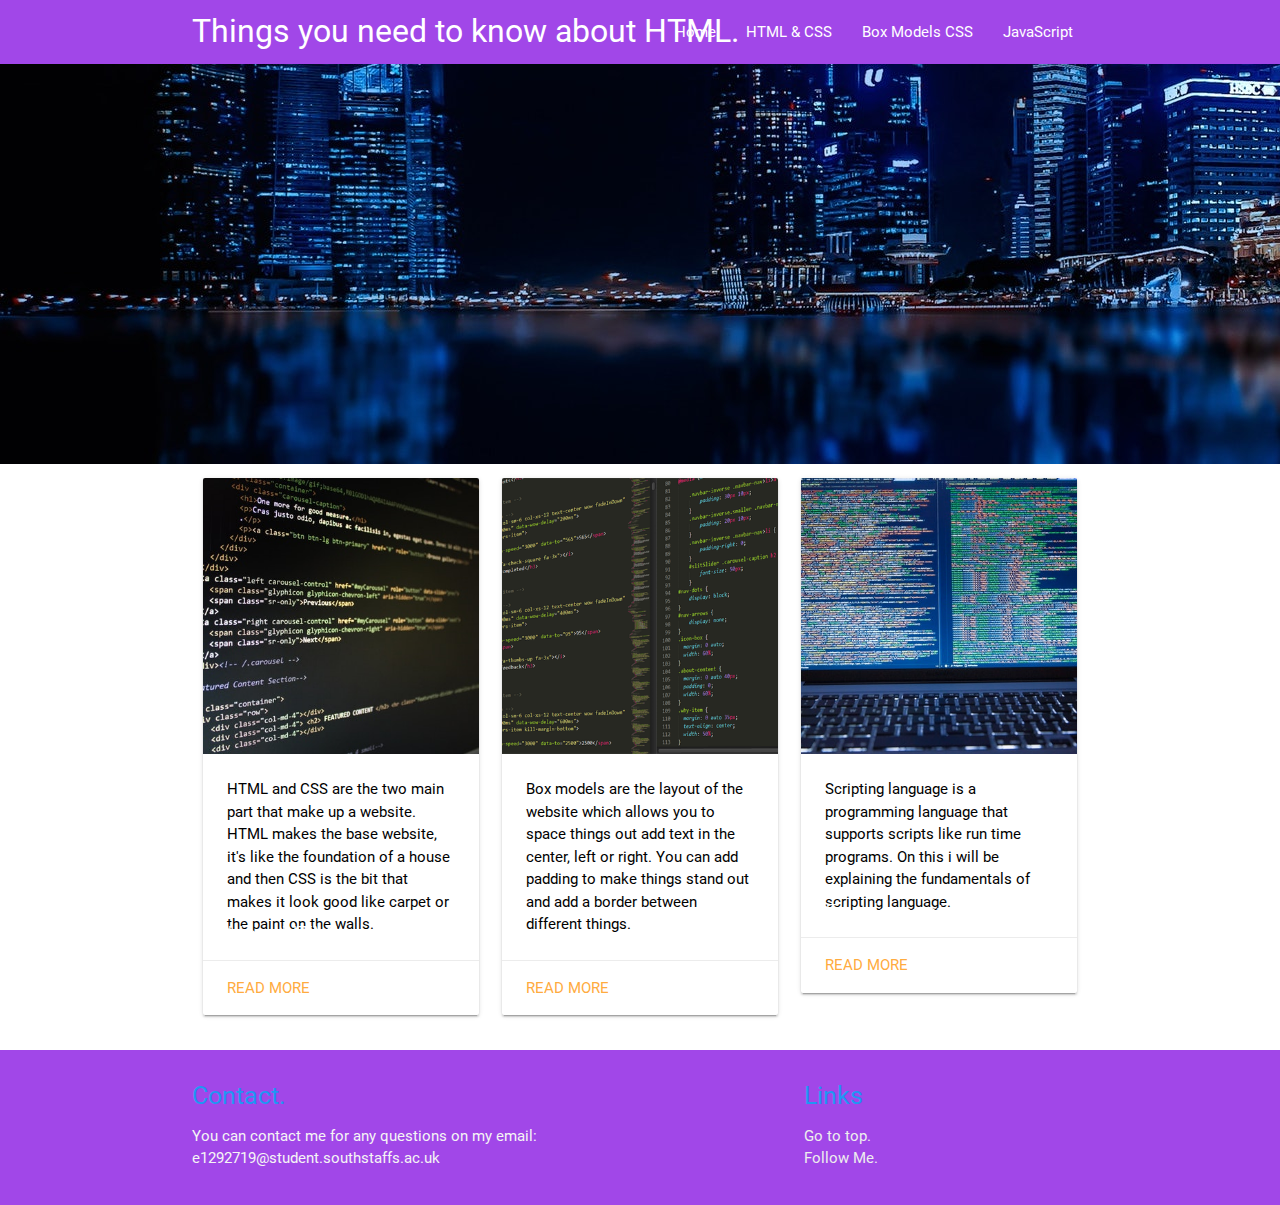
==== index.html @ 700fa81a "update 9/11/17" ====
<!DOCTYPE html>
  <html>
    <head>
      <link rel="icon" href="assets/icon.png">
      <title>Home.</title>
      <!--Import Google Icon Font-->
      <link href="https://fonts.googleapis.com/icon?family=Material+Icons" rel="stylesheet">
      <!--Import materialize.css-->
      <link type="text/css" rel="stylesheet" href="css/materialize.min.css"  media="screen,projection"/>
      <!--Import myStylesheet.css-->
      <link type="text/css" rel="stylesheet" href="css/materialize.min.css" media="screen,projection">
        <!--My style sheet-->
        <link href="css/myStylesheet.css" type="text/css" rel="stylesheet">
      <!--Let browser know website is optimized for mobile-->
      <meta name="viewport" content="width=device-width, initial-scale=1.0"/>
    </head>

    <body>
        <header>
      <nav>
    <div class="nav-wrapper container">
      <a href="#" class="brand-logo">Things you need to know about HTML.</a>
      <ul id="nav-mobile" class="right hide-on-med-and-down">
        <li><a href="index.html">Home</a></li>
        <li><a id="unique-identifier" href="htmlcss.html">HTML & CSS</a></li>
        <li><a href="boxmodels.html">Box Models CSS</a></li>
        <li><a href="java.html">JavaScript</a></li>
      </ul>
    </div>
  </nav>
        <img class="responsive" src="assets/header.jpeg" max-width="100%" height="auto"/>
        </header>
    

        <main>
        <div class="row container">
            <!--card 1-->
        <div class="col s4">
        <div class="card">
          <div class="card-image">
              <img src="assets/card1.jpg">
            <div class="card-content black-text">
              <span class="card-title">How HTML access CSS.</span>
              <p>HTML and CSS are the two main part that make up a website. HTML makes the base website, it's like the foundation of a house and then CSS is the bit that makes it look good like carpet or the paint on the walls.</p>
            </div>
            <div class="card-action">
              <a href="htmlcss.html">Read More</a>
            </div>
          </div>
        </div>
      </div>
            <!--card 2-->
        <div class="col s4">
        <div class="card">
          <div class="card-image">
              <img src="assets/card2.jpg">
            <div class="card-content black-text">
              <span class="card-title">Box models for CSS.</span>
              <p>Box models are the layout of the website which allows you to space things out add text in the center, left or right. You can add padding to make things stand out and add a border between different things.</p>
            </div>
            <div class="card-action">
              <a href="boxmodels.html">Read More</a>
            </div>
          </div>
        </div>
      </div>
            <!--card 2-->
        <div class="col s4">
        <div class="card">
          <div class="card-image">
              <img src="assets/card3.jpg">
            <div class="card-content black-text">
              <span class="card-title">Fundamentals of scripting languages.</span>
              <p>Scripting language is a programming language that supports scripts like run time programs.
On this i will be explaining the fundamentals of scripting language.</p>
            </div>
            <div class="card-action">
              <a href="java.html">Read More</a>
            </div>
          </div>
        </div>
      </div>
    </div>
        </main>
        
    <footer class="page-footer">
        <div class="container">
            <div class="row">
                <div class="col l6 s12">
                    <h5 class="blue-text">Contact.</h5>
                    <p class="grey-text text-lighten-4">You can contact me for any questions on my email: e1292719@student.southstaffs.ac.uk</p>
                </div>
                <div class="col l4 offset-l2 s12">
                    <h5 class="blue-text">Links</h5>
                    <ul>
                        <li><a class="grey-text text-lighten-3" href="#" href="#unique-identifier">Go to top.</a></li>
                        <li><a class="grey-text text-lighten-3" href="http://twitter.com/joeeaves26">Follow Me.</a></li>
                    </ul>
                </div>
            </div>
        </div>
        </footer>
      <!--Import jQuery before materialize.js-->
      <script type="text/javascript" src="https://code.jquery.com/jquery-3.2.1.min.js"></script>
      <script type="text/javascript" src="js/materialize.min.js"></script>
    </body>
  </html>
---- css/myStylesheet.css ----
body {
    display: flex;
    min-height: 100vh;
    flex-direction: column;
}

main {
    flex: 1 0 auto;
}
nav {
    background-color: #A147E8;
}

.page-footer {
    background-color: #A147E8;
}
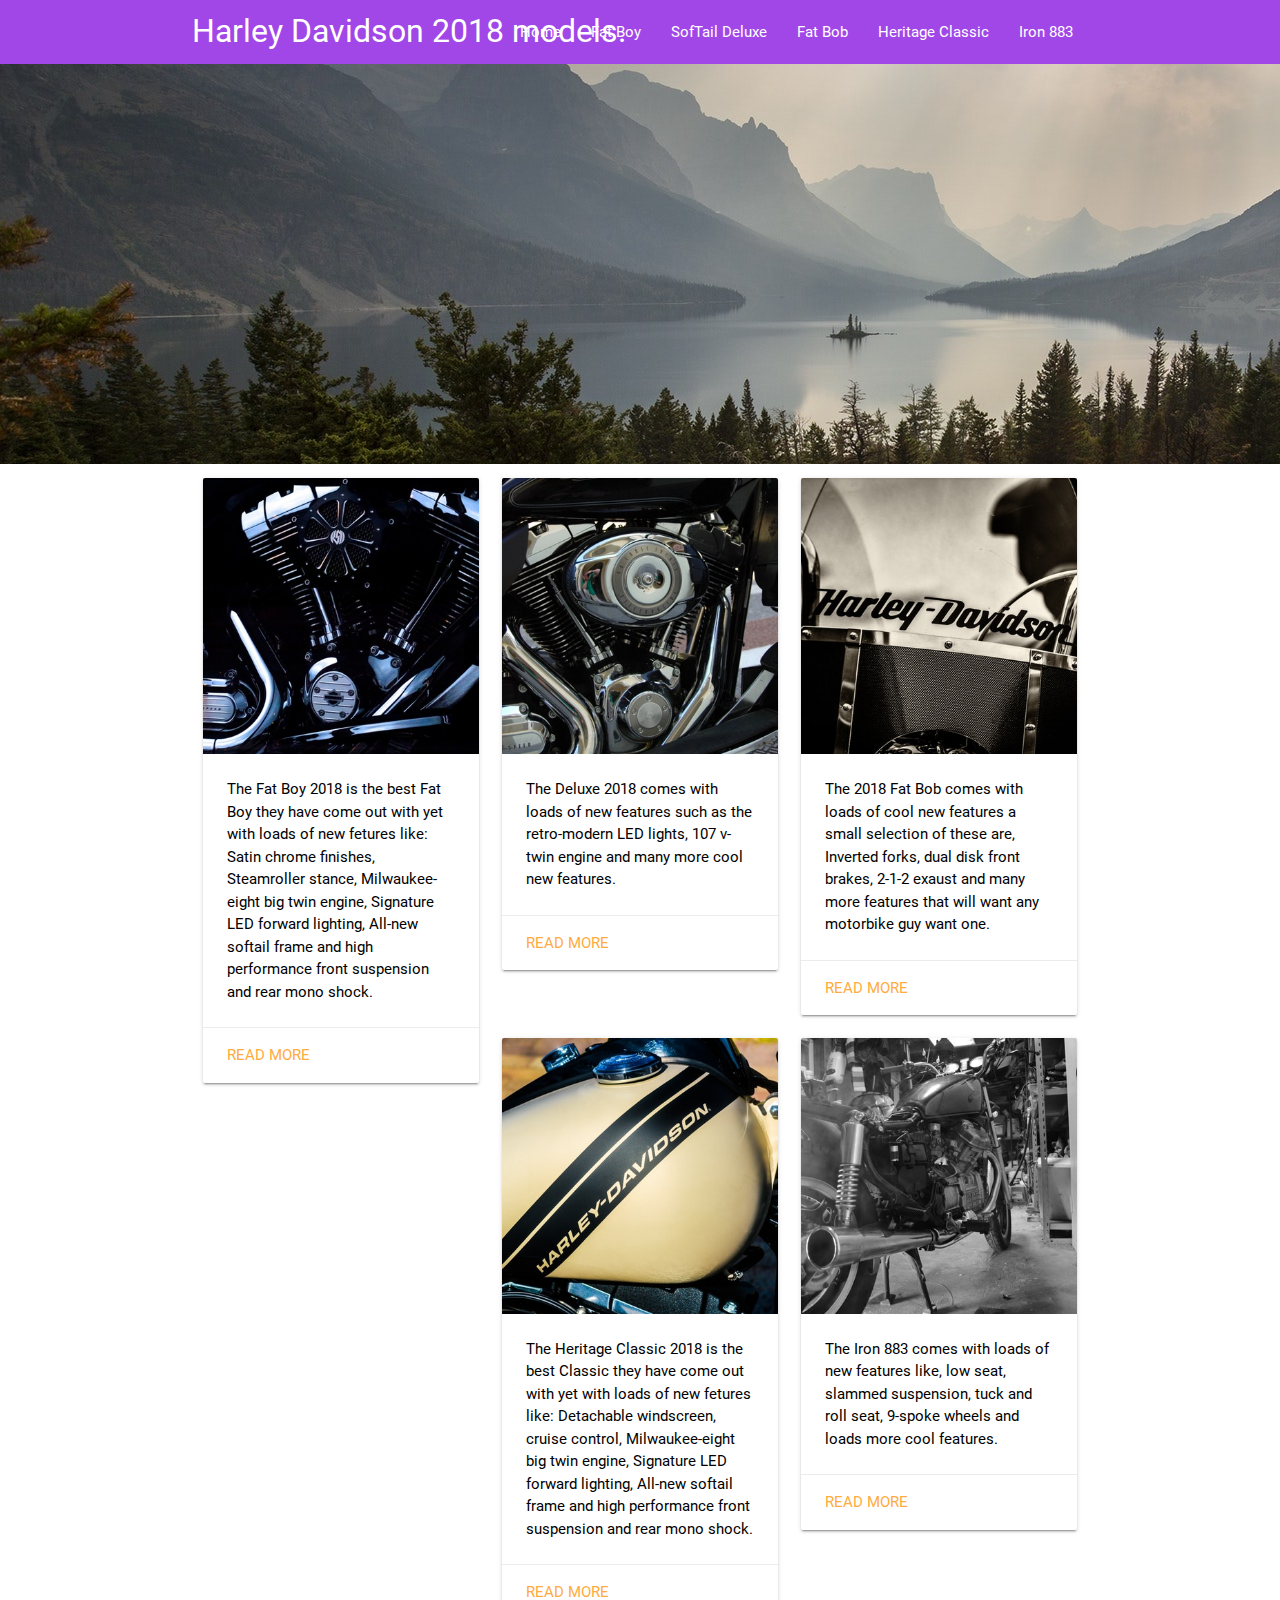
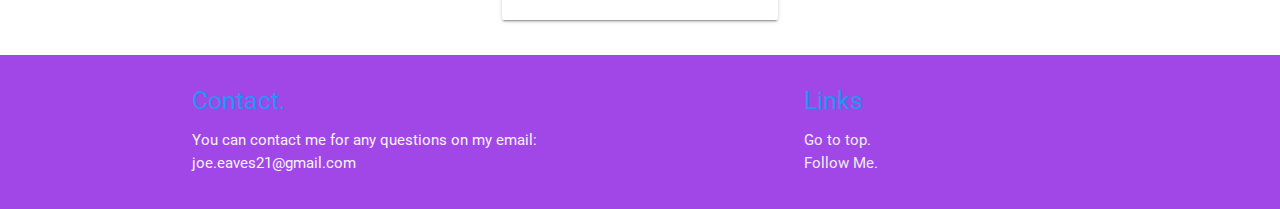
==== commit c2b6e01f: "update 9/11/17" ====
--- a/index.html
+++ b/index.html
@@ -2,7 +2,7 @@
   <html>
     <head>
       <link rel="icon" href="assets/icon.png">
-      <title>Home.</title>
+      <title>Home</title>
       <!--Import Google Icon Font-->
       <link href="https://fonts.googleapis.com/icon?family=Material+Icons" rel="stylesheet">
       <!--Import materialize.css-->
@@ -19,12 +19,14 @@
         <header>
       <nav>
     <div class="nav-wrapper container">
-      <a href="#" class="brand-logo">Things you need to know about HTML.</a>
+      <a href="#" class="brand-logo">Harley Davidson 2018 models.</a>
       <ul id="nav-mobile" class="right hide-on-med-and-down">
         <li><a href="index.html">Home</a></li>
-        <li><a id="unique-identifier" href="htmlcss.html">HTML & CSS</a></li>
-        <li><a href="boxmodels.html">Box Models CSS</a></li>
-        <li><a href="java.html">JavaScript</a></li>
+        <li><a href="fatboy.html">Fat Boy</a></li>
+        <li><a id="unique-identifier" href="softtail.html">SofTail Deluxe</a></li>
+        <li><a href="fatbob.html">Fat Bob</a></li>
+        <li><a href="classic.html">Heritage Classic</a></li>
+        <li><a href="iron883.html">Iron 883</a></li>
       </ul>
     </div>
   </nav>
@@ -40,11 +42,11 @@
           <div class="card-image">
               <img src="assets/card1.jpg">
             <div class="card-content black-text">
-              <span class="card-title">How HTML access CSS.</span>
-              <p>HTML and CSS are the two main part that make up a website. HTML makes the base website, it's like the foundation of a house and then CSS is the bit that makes it look good like carpet or the paint on the walls.</p>
+              <span class="card-title">Fat Boy</span>
+              <p>The Fat Boy 2018 is the best Fat Boy they have come out with yet with loads of new fetures like: Satin chrome finishes, Steamroller stance, Milwaukee-eight big twin engine, Signature LED forward lighting, All-new softail frame and high performance front suspension and rear mono shock.</p>
             </div>
             <div class="card-action">
-              <a href="htmlcss.html">Read More</a>
+              <a href="fatboy.html">Read More</a>
             </div>
           </div>
         </div>
@@ -55,40 +57,68 @@
           <div class="card-image">
               <img src="assets/card2.jpg">
             <div class="card-content black-text">
-              <span class="card-title">Box models for CSS.</span>
-              <p>Box models are the layout of the website which allows you to space things out add text in the center, left or right. You can add padding to make things stand out and add a border between different things.</p>
+              <span class="card-title">SofTail Deluxe</span>
+              <p>The Deluxe 2018 comes with loads of new features such as the retro-modern LED lights, 107 v-twin engine and many more cool new features.</p>
             </div>
             <div class="card-action">
-              <a href="boxmodels.html">Read More</a>
+              <a href="softtail.html">Read More</a>
             </div>
           </div>
         </div>
       </div>
-            <!--card 2-->
+            <!--card 3-->
         <div class="col s4">
         <div class="card">
           <div class="card-image">
               <img src="assets/card3.jpg">
             <div class="card-content black-text">
-              <span class="card-title">Fundamentals of scripting languages.</span>
-              <p>Scripting language is a programming language that supports scripts like run time programs.
-On this i will be explaining the fundamentals of scripting language.</p>
+              <span class="card-title">Fat Bob</span>
+              <p>The 2018 Fat Bob comes with loads of cool new features a small selection of these are, Inverted forks, dual disk front brakes, 2-1-2 exaust and many more features that will want any motorbike guy want one.</p>
             </div>
             <div class="card-action">
-              <a href="java.html">Read More</a>
+              <a href="fatbob.html">Read More</a>
             </div>
           </div>
         </div>
       </div>
-    </div>
-        </main>
+               <!--card 4-->
+        <div class="col s4">
+          <div class="card">
+            <div class="card-image">
+              <img src="assets/card4.jpg">
+                <div class="card-content black-text">
+              <span class="card-title">Heritage Classic</span>
+              <p>The Heritage Classic 2018 is the best Classic they have come out with yet with loads of new fetures like: Detachable windscreen, cruise control, Milwaukee-eight big twin engine, Signature LED forward lighting, All-new softail frame and high performance front suspension and rear mono shock.</p>
+            </div>
+            <div class="card-action">
+              <a href="classic.html">Read More</a>
+            </div>
+          </div>
+        </div>
+      </div>
+            <!--card 5-->
+        <div class="col s4">
+        <div class="card">
+          <div class="card-image">
+              <img src="assets/card5.jpg">
+            <div class="card-content black-text">
+              <span class="card-title">Iron 883</span>
+              <p>The Iron 883 comes with loads of new features like, low seat, slammed suspension, tuck and roll seat, 9-spoke wheels and loads more cool features.</p>
+            </div>
+            <div class="card-action">
+              <a href="iron883.html">Read More</a>
+            </div>
+          </div>
+        </div>
+      </div>
+</main>
         
     <footer class="page-footer">
         <div class="container">
             <div class="row">
                 <div class="col l6 s12">
                     <h5 class="blue-text">Contact.</h5>
-                    <p class="grey-text text-lighten-4">You can contact me for any questions on my email: e1292719@student.southstaffs.ac.uk</p>
+                    <p class="grey-text text-lighten-4">You can contact me for any questions on my email: joe.eaves21@gmail.com</p>
                 </div>
                 <div class="col l4 offset-l2 s12">
                     <h5 class="blue-text">Links</h5>
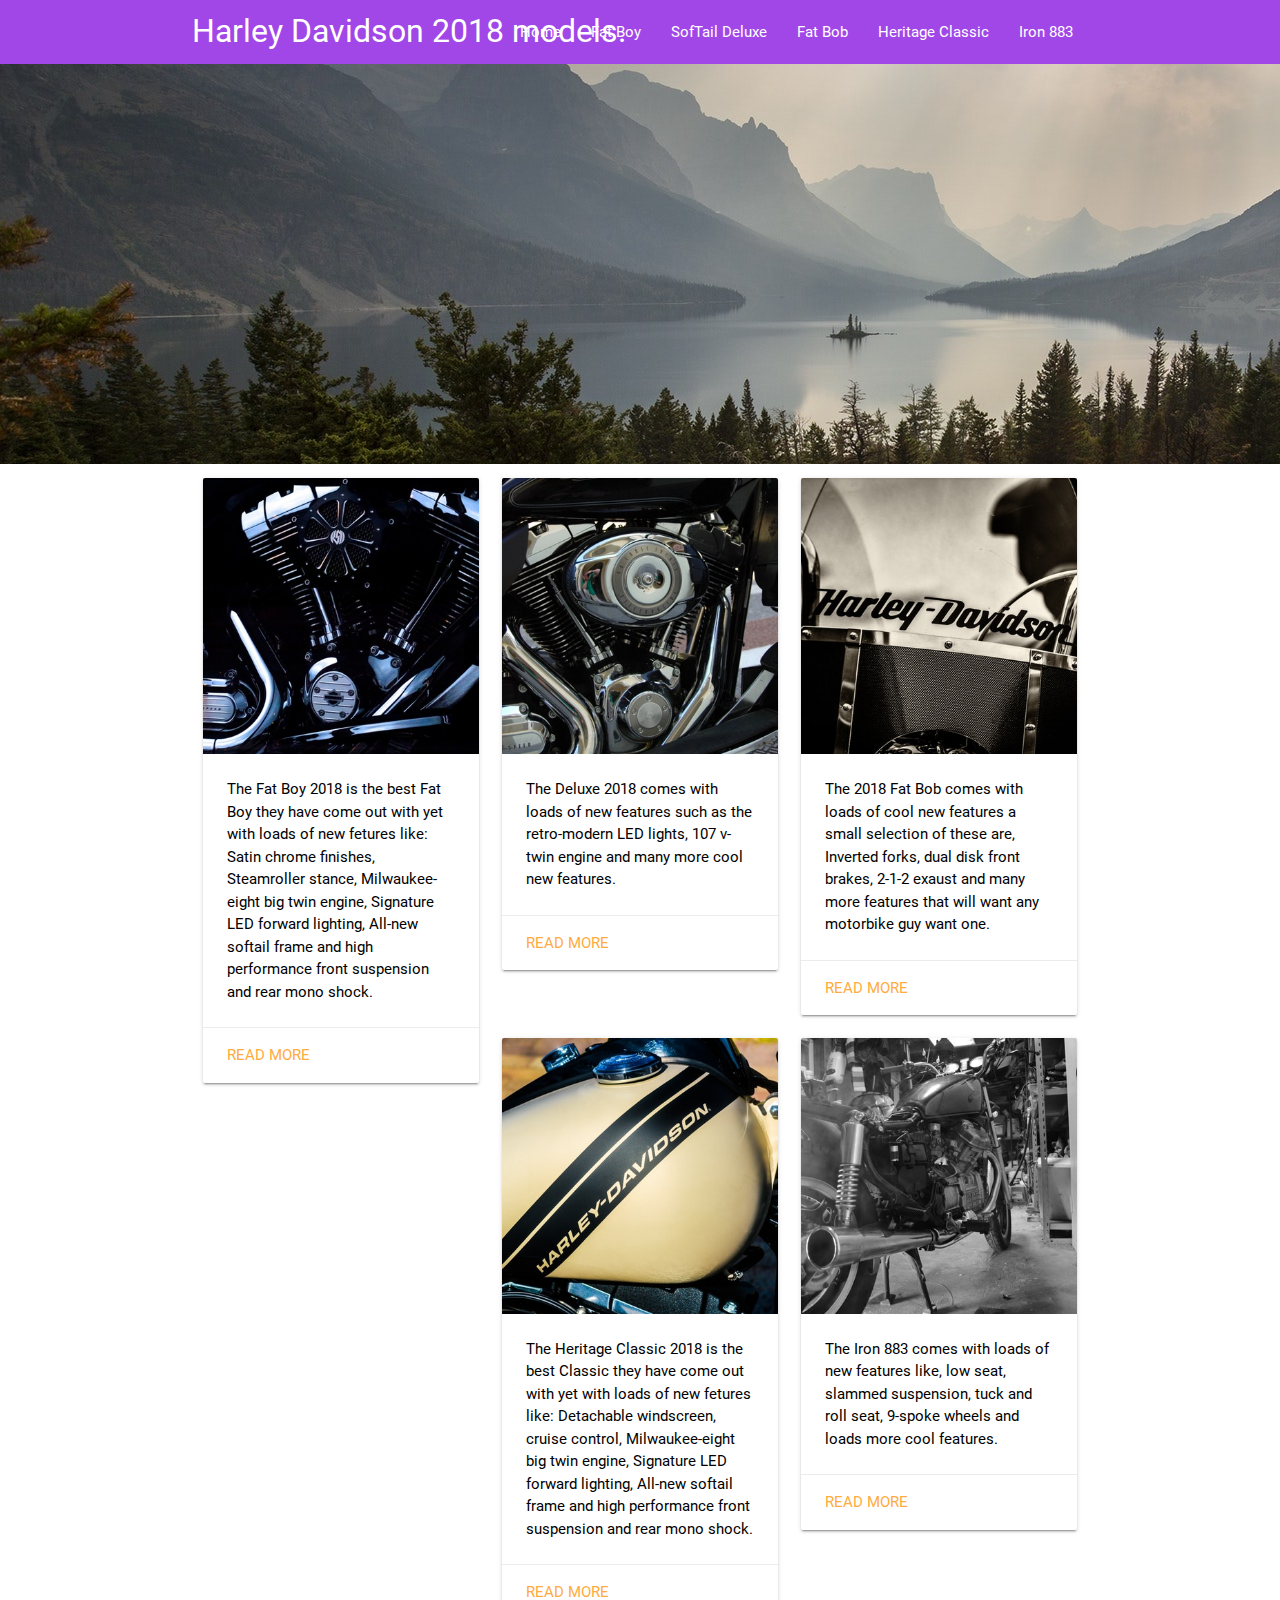
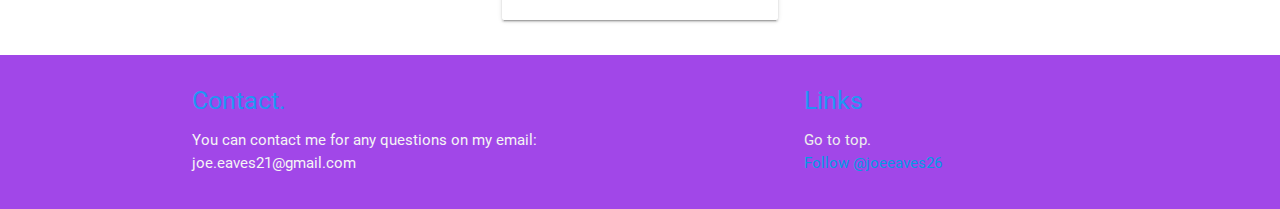
==== commit bacc3534: "update 14/11/17 1621" ====
--- a/index.html
+++ b/index.html
@@ -124,7 +124,7 @@
                     <h5 class="blue-text">Links</h5>
                     <ul>
                         <li><a class="grey-text text-lighten-3" href="#" href="#unique-identifier">Go to top.</a></li>
-                        <li><a class="grey-text text-lighten-3" href="http://twitter.com/joeeaves26">Follow Me.</a></li>
+                        <a href="https://twitter.com/joeeaves26?ref_src=twsrc%5Etfw" class="twitter-follow-button" data-show-count="false">Follow @joeeaves26</a><script async src="https://platform.twitter.com/widgets.js" charset="utf-8"></script>
                     </ul>
                 </div>
             </div>
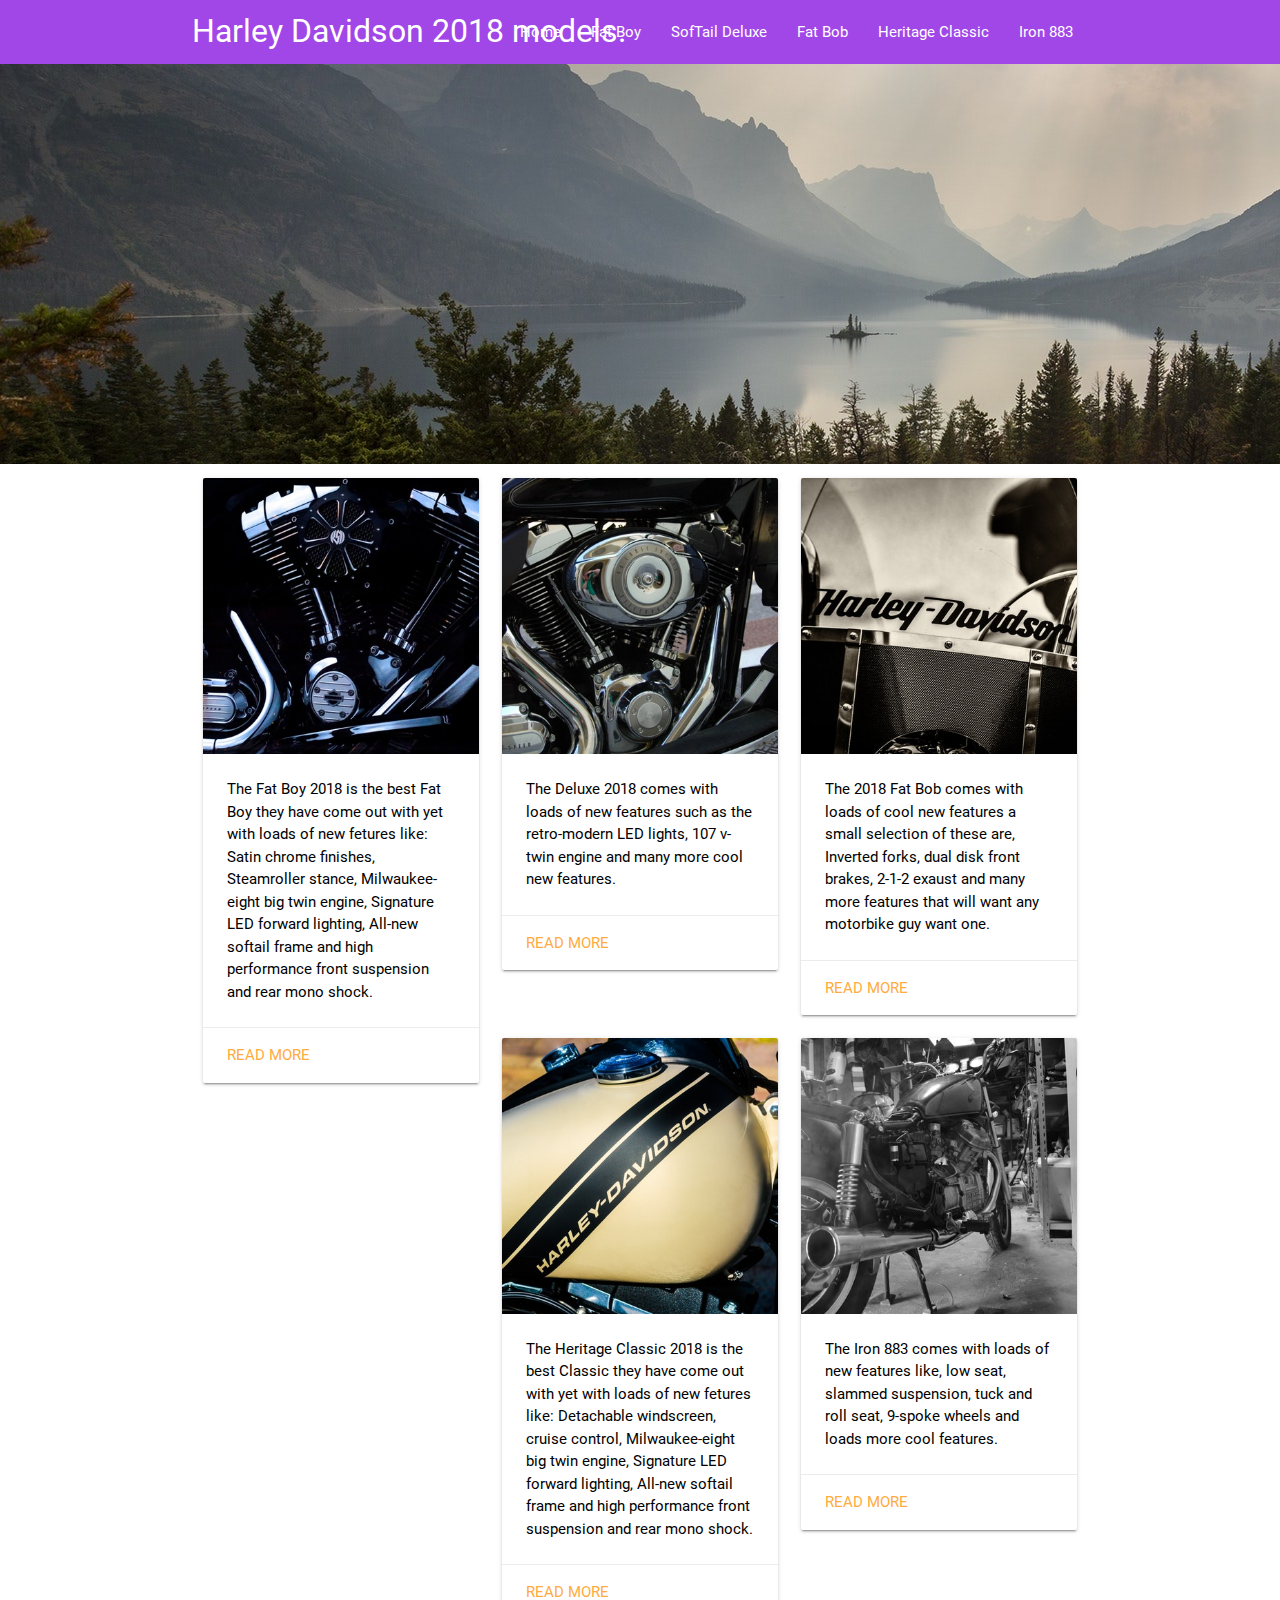
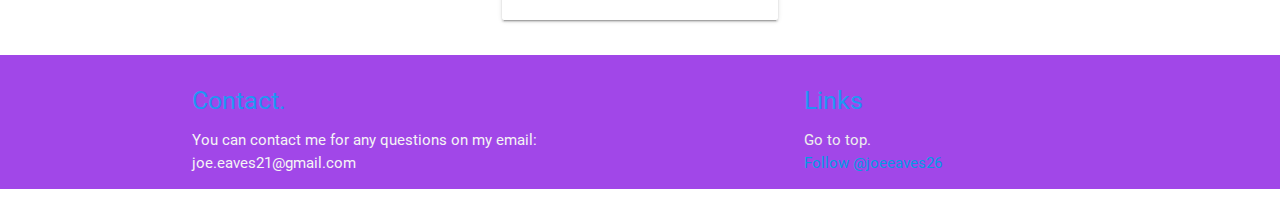
==== commit 275ef343: "update 16/11/17 1551" ====
--- a/index.html
+++ b/index.html
@@ -111,7 +111,7 @@
           </div>
         </div>
       </div>
-</main>
+    </div>
         
     <footer class="page-footer">
         <div class="container">
@@ -133,5 +133,7 @@
       <!--Import jQuery before materialize.js-->
       <script type="text/javascript" src="https://code.jquery.com/jquery-3.2.1.min.js"></script>
       <script type="text/javascript" src="js/materialize.min.js"></script>
+      <script type="text/javascript" src="//.addthis.com/js/300/addthis_widget.js#pubid=ra-5a0c6656aba42877"></script>
+        </main>
     </body>
   </html>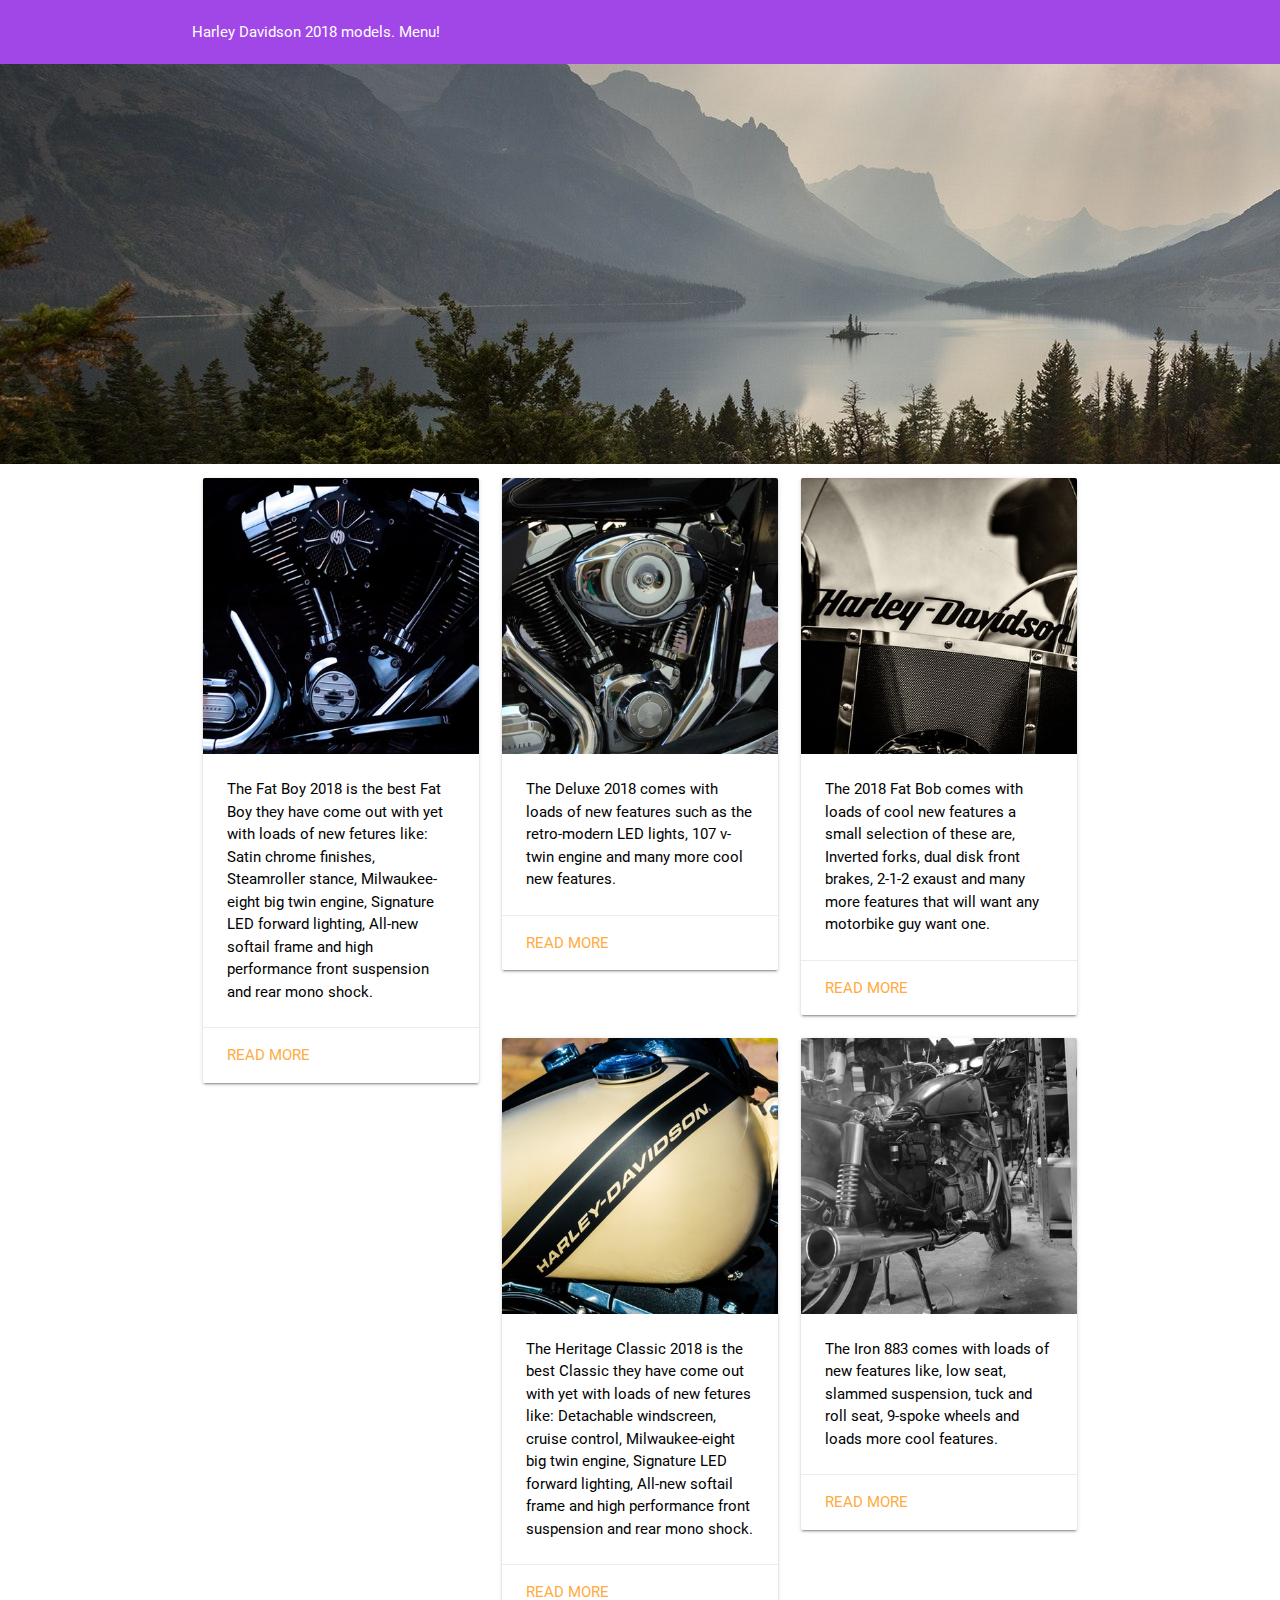
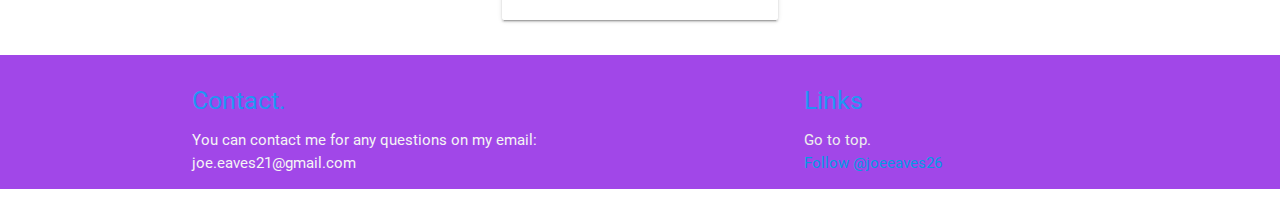
==== commit 837d755e: "update 30/01/18 0942" ====
--- a/index.html
+++ b/index.html
@@ -19,15 +19,18 @@
         <header>
       <nav>
     <div class="nav-wrapper container">
-      <a href="#" class="brand-logo">Harley Davidson 2018 models.</a>
-      <ul id="nav-mobile" class="right hide-on-med-and-down">
-        <li><a href="index.html">Home</a></li>
-        <li><a href="fatboy.html">Fat Boy</a></li>
-        <li><a id="unique-identifier" href="softtail.html">SofTail Deluxe</a></li>
-        <li><a href="fatbob.html">Fat Bob</a></li>
-        <li><a href="classic.html">Heritage Classic</a></li>
-        <li><a href="iron883.html">Iron 883</a></li>
-      </ul>
+      <a href="#" class="brand-logo-right">Harley Davidson 2018 models.</a>
+        <!-- Dropdown Trigger -->
+        <a class='dropdown-button btn-right' href='#' data-activates='dropdown1'>Menu!</a>
+        <!-- Dropdown Structure -->
+  <ul id='dropdown1' class='dropdown-content'>
+    <li><a href="index.html">Home</a></li>
+    <li><a href="fatboy.html">Fat Boy</a></li>
+    <li><a href="softtail.html">SofTail Deluxe</a></li>
+    <li><a href="fatbob.html">Fat Bob</a></li>
+    <li><a href="classic.html">Heritage Classic</a></li>
+    <li><a href="iron883.html">Iron 883</a></li>
+        </ul>
     </div>
   </nav>
         <img class="responsive" src="assets/header.jpeg" max-width="100%" height="auto"/>
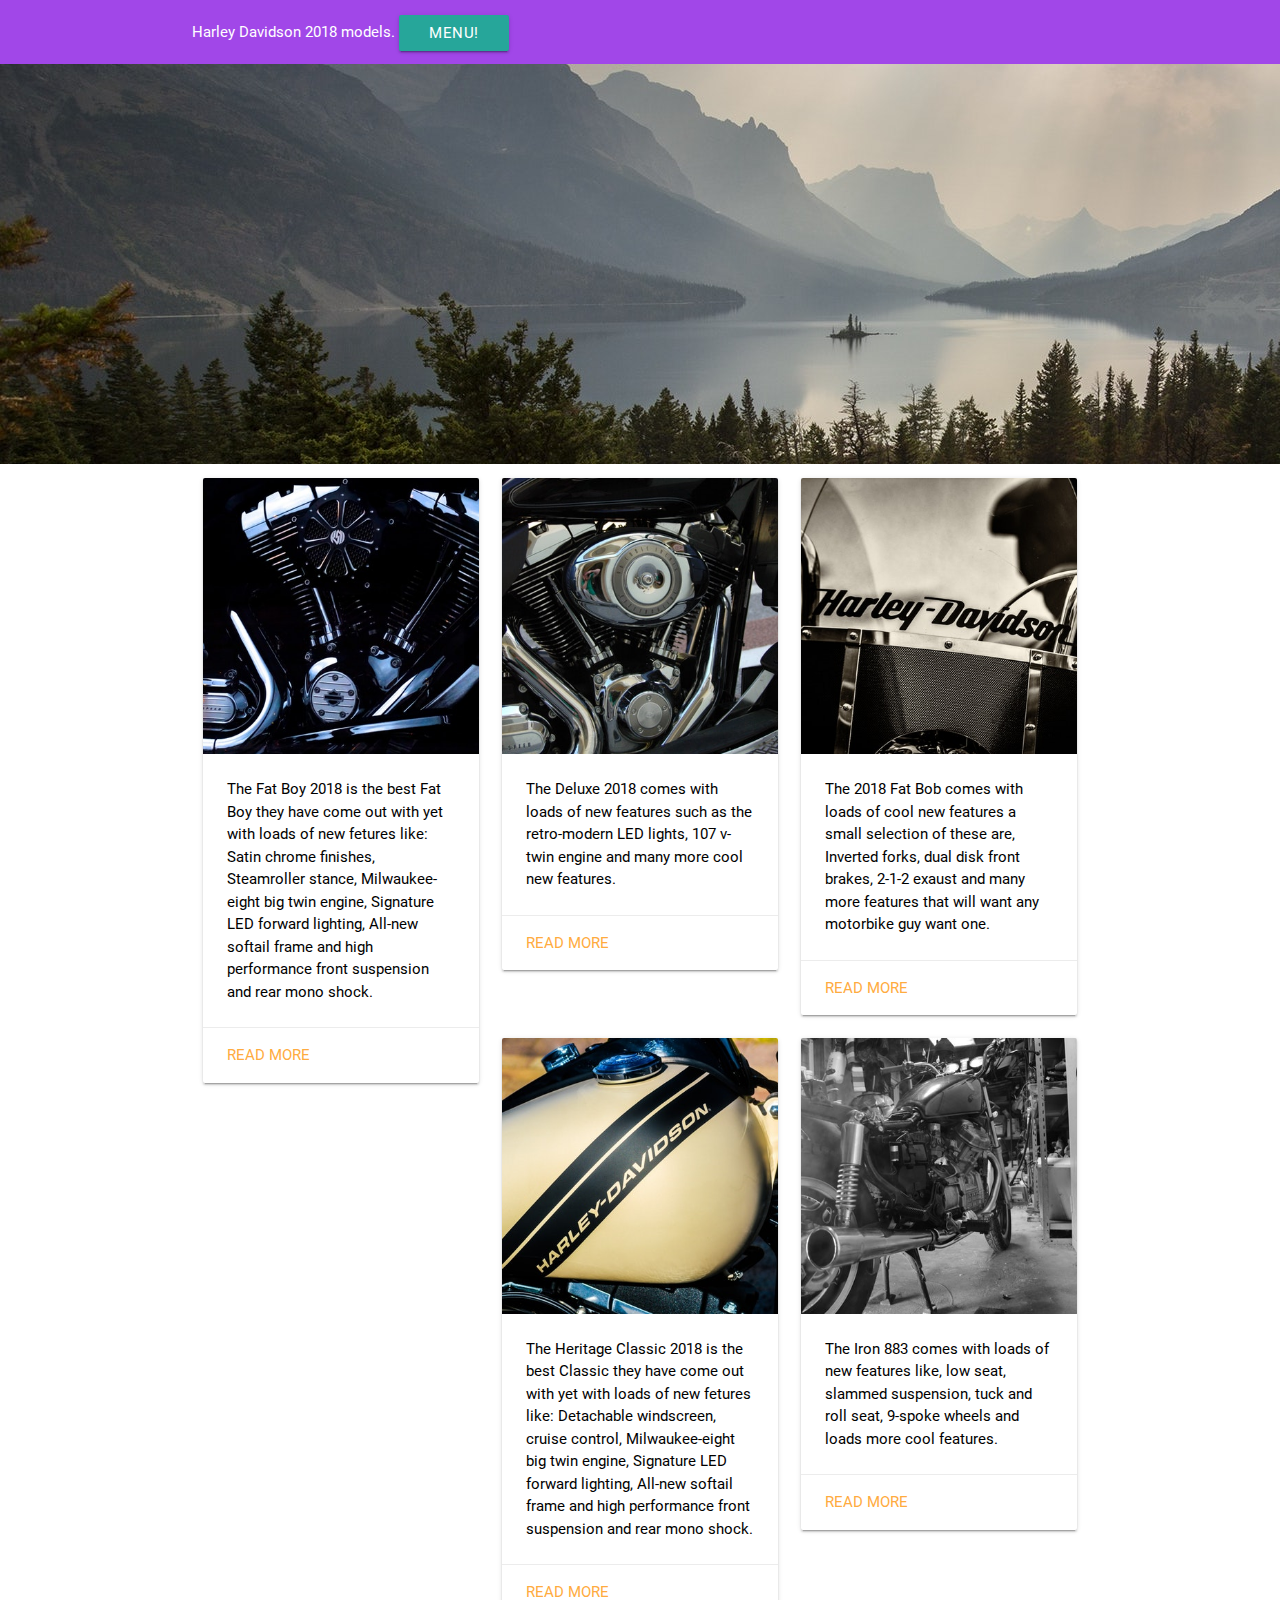
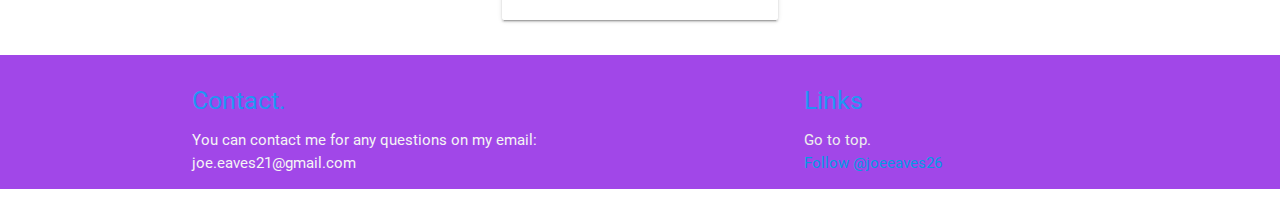
==== commit 936f42f5: "05/02/18 1144" ====
--- a/index.html
+++ b/index.html
@@ -19,17 +19,18 @@
         <header>
       <nav>
     <div class="nav-wrapper container">
-      <a href="#" class="brand-logo-right">Harley Davidson 2018 models.</a>
+      <a href="index.html" class="brand-logo-center">Harley Davidson 2018 models.</a>
         <!-- Dropdown Trigger -->
-        <a class='dropdown-button btn-right' href='#' data-activates='dropdown1'>Menu!</a>
+        <a class="dropdown-button btn" href="#" data-activates="dropdown1">Menu!</a>
         <!-- Dropdown Structure -->
-  <ul id='dropdown1' class='dropdown-content'>
+  <ul id="dropdown1" class="dropdown-content">
     <li><a href="index.html">Home</a></li>
+    <li class="divider"></li>
     <li><a href="fatboy.html">Fat Boy</a></li>
     <li><a href="softtail.html">SofTail Deluxe</a></li>
     <li><a href="fatbob.html">Fat Bob</a></li>
     <li><a href="classic.html">Heritage Classic</a></li>
-    <li><a href="iron883.html">Iron 883</a></li>
+    <li><a href="iron883.html"><i class="material-icon">cloud</i>Iron 883</a></li>
         </ul>
     </div>
   </nav>
--- a/css/myStylesheet.css
+++ b/css/myStylesheet.css
@@ -13,4 +13,7 @@
 
 .page-footer {
     background-color: #A147E8;
+}
+.  :focus{ 
+  background-color: #880e4f 
 }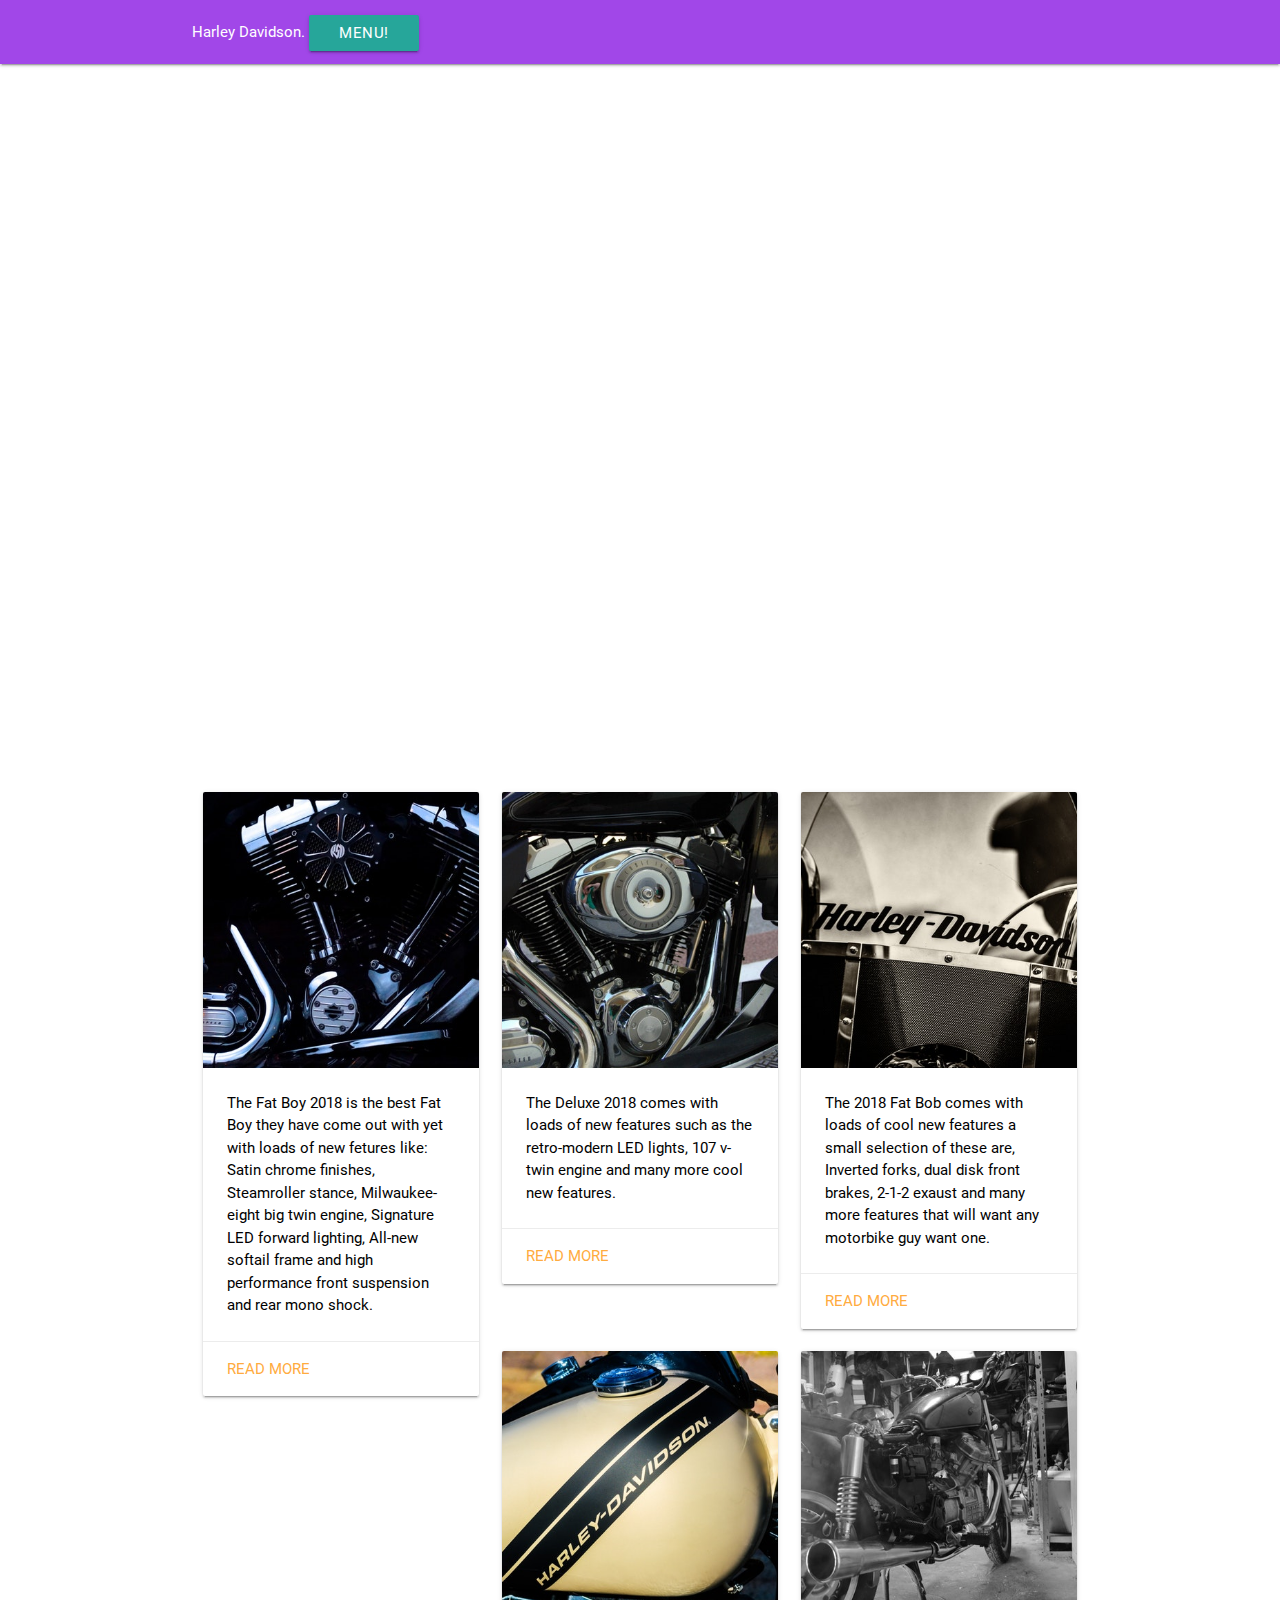
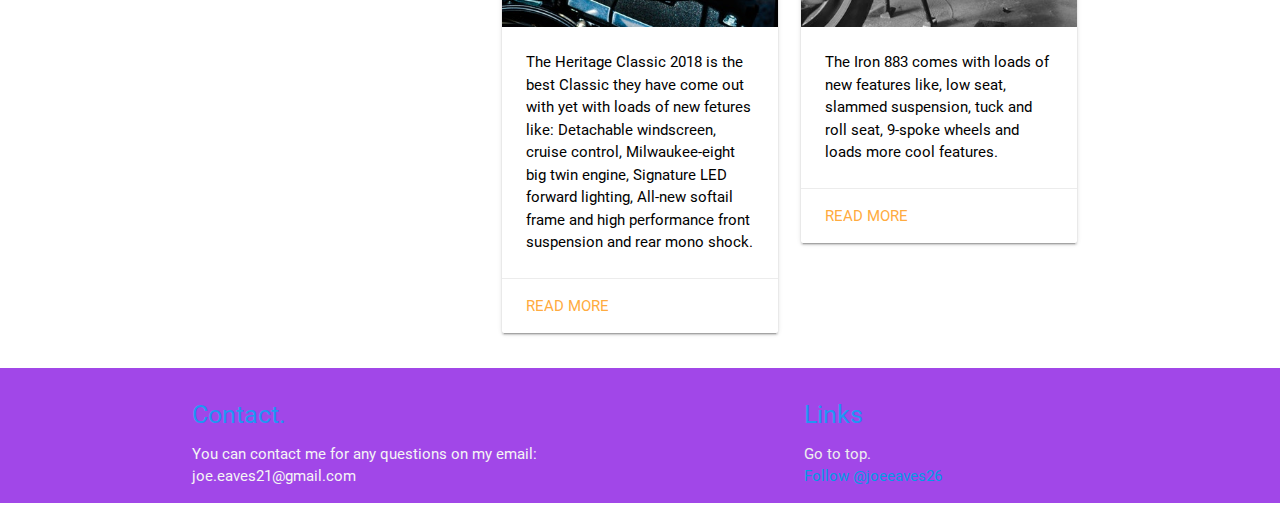
==== commit f63408b2: "13/03/18 1317" ====
--- a/index.html
+++ b/index.html
@@ -19,7 +19,7 @@
         <header>
       <nav>
     <div class="nav-wrapper container">
-      <a href="index.html" class="brand-logo-center">Harley Davidson 2018 models.</a>
+      <a href="index.html" class="brand-logo-center">Harley Davidson.</a>
         <!-- Dropdown Trigger -->
         <a class="dropdown-button btn" href="#" data-activates="dropdown1">Menu!</a>
         <!-- Dropdown Structure -->
@@ -34,11 +34,14 @@
         </ul>
     </div>
   </nav>
-        <img class="responsive" src="assets/header.jpeg" max-width="100%" height="auto"/>
+        
         </header>
     
 
         <main>
+      <div class="video-container">
+        <iframe width="560" height="315" src="https://www.youtube.com/embed/h_ivgtm7mqY" frameborder="0" allow="autoplay; encrypted-media" allowfullscreen></iframe>
+      </div>
         <div class="row container">
             <!--card 1-->
         <div class="col s4">
